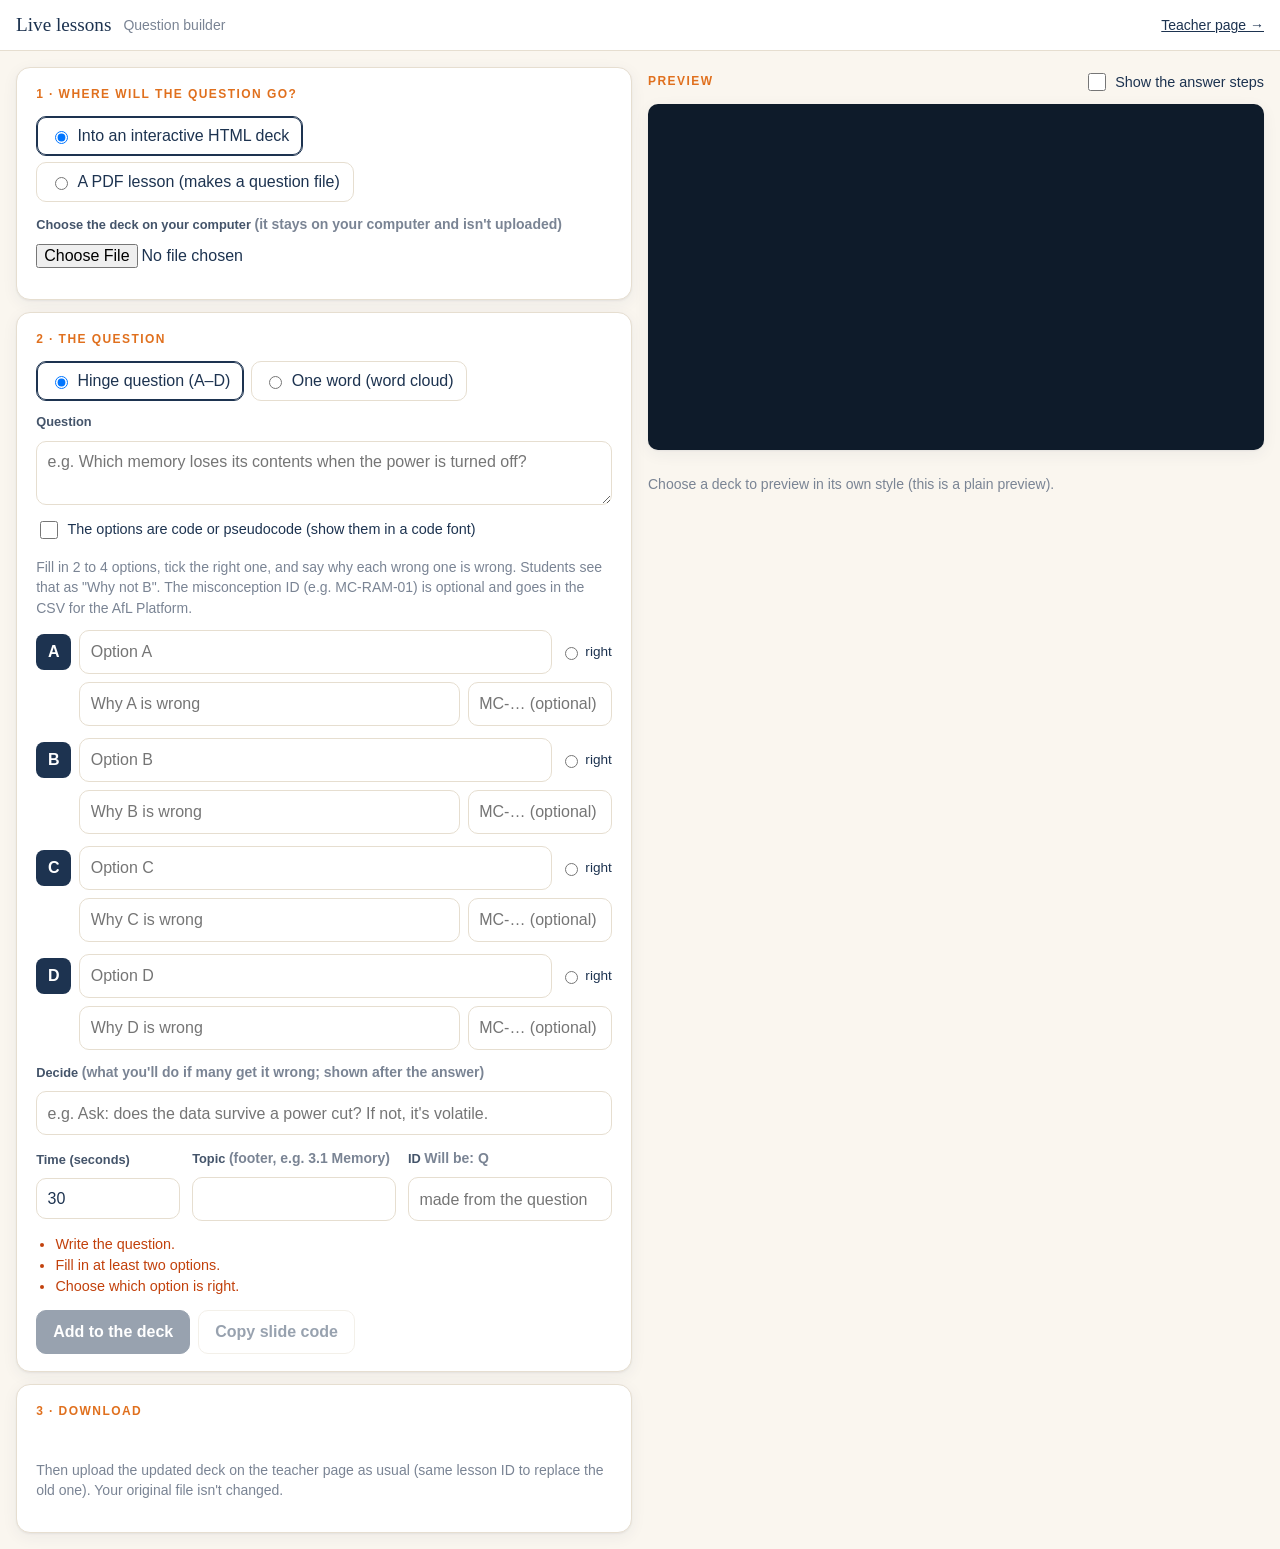
==== builder.html @ d29dd83d "Question builder: add hinge and one-word questions to a deck, or make a PDF question file builder.ht" ====
<!doctype html>
<html lang="en">
<head>
<meta charset="utf-8">
<meta name="viewport" content="width=device-width, initial-scale=1">
<title>Question Builder</title>
<link rel="stylesheet" href="app.css">
<style>
  .qb { display: grid; grid-template-columns: minmax(0, 1fr) minmax(0, 1fr); gap: 16px; align-items: start; }
  @media (max-width: 980px) { .qb { grid-template-columns: 1fr; } }
  .qb .card { display: grid; gap: .8rem; }
  .qb label.field { display: grid; gap: .3rem; }
  .qb input[type=text], .qb input[type=number], .qb textarea, .qb select { font: inherit; padding: .5rem .65rem; border: 1px solid var(--line); border-radius: 10px; background: #fff; width: 100%; box-sizing: border-box; }
  .qb textarea { min-height: 3.2em; resize: vertical; }
  .seg { display: flex; gap: .4rem; flex-wrap: wrap; }
  .seg label { display: flex; gap: .4rem; align-items: center; border: 1px solid var(--line); border-radius: 10px; padding: .45rem .8rem; cursor: pointer; background: #fff; }
  .seg label:has(input:checked) { border-color: var(--ink); box-shadow: inset 0 0 0 1px var(--ink); }
  .opt { display: grid; grid-template-columns: 2.2rem 1fr auto; gap: .5rem; align-items: center; }
  .opt .l { width: 2.2rem; height: 2.2rem; border-radius: 8px; background: var(--ink); color: #fff; display: grid; place-items: center; font-weight: 800; }
  .opt .rt { display: flex; gap: .3rem; align-items: center; font-size: .85rem; white-space: nowrap; }
  .wrong { grid-column: 2 / 4; display: grid; grid-template-columns: 1fr 9rem; gap: .5rem; }
  .preview-box { position: sticky; top: 70px; display: grid; gap: .6rem; }
  #preview { width: 100%; aspect-ratio: 16 / 9; border: 0; border-radius: 10px; background: #0e1b2a; box-shadow: var(--shadow); }
  #problems { margin: 0; padding-left: 1.2rem; color: var(--bad); font-size: .9rem; }
  body[data-mode="html"] .pdf-only, body[data-mode="pdf"] .html-only { display: none !important; }
  body[data-qtype="mcq"] .word-only, body[data-qtype="word"] .mcq-only { display: none !important; }
  .bad { color: var(--bad); }
  #added ol { margin: .3rem 0 0; padding-left: 1.3rem; display: grid; gap: .3rem; }
</style>
</head>
<body data-mode="html" data-qtype="mcq">
<header class="t-top"><a class="brand" href="teacher.html" style="text-decoration:none">Live lessons</a><span class="small muted">Question builder</span><span class="spacer"></span><a class="small" href="teacher.html">Teacher page →</a></header>
<main class="t-main">
  <div class="qb">
    <div class="stack">
      <section class="card">
        <div class="kicker">1 · Where will the question go?</div>
        <div class="seg">
          <label><input type="radio" name="mode" value="html" checked> Into an interactive HTML deck</label>
          <label><input type="radio" name="mode" value="pdf"> A PDF lesson (makes a question file)</label>
        </div>
        <div class="html-only stack">
          <label class="field"><span>Choose the deck on your computer <span class="muted small">(it stays on your computer and isn't uploaded)</span></span><input type="file" id="deckFile" accept=".html,.htm,text/html"></label>
          <p class="small" id="deckInfo"></p>
          <label class="field hidden" id="deckPick"><span>Put the question after slide</span><select id="after"></select></label>
        </div>
        <div class="pdf-only stack">
          <p class="small muted">For PowerPoint, Keynote, Google Slides or Canva lessons exported as a PDF. You'll get a question file to upload with the PDF on the teacher page.</p>
          <label class="field"><span>Put the question after slide number <span class="muted small">(0 = before slide 1)</span></span><input type="number" id="afterNum" min="0" value="1"></label>
        </div>
      </section>

      <section class="card">
        <div class="kicker">2 · The question</div>
        <div class="seg">
          <label><input type="radio" name="qtype" value="mcq" checked> Hinge question (A–D)</label>
          <label><input type="radio" name="qtype" value="word"> One word (word cloud)</label>
        </div>
        <label class="field"><span>Question</span><textarea id="prompt" placeholder="e.g. Which memory loses its contents when the power is turned off?"></textarea></label>

        <div class="mcq-only stack">
          <label class="chk small"><input type="checkbox" id="isCode"> The options are code or pseudocode (show them in a code font)</label>
          <div class="small muted">Fill in 2 to 4 options, tick the right one, and say why each wrong one is wrong. Students see that as "Why not B". The misconception ID (e.g. MC-RAM-01) is optional and goes in the CSV for the AfL Platform.</div>
          <div class="stack" id="opts"></div>
          <label class="field"><span>Decide <span class="muted small">(what you'll do if many get it wrong; shown after the answer)</span></span><input type="text" id="decide" placeholder="e.g. Ask: does the data survive a power cut? If not, it's volatile."></label>
        </div>

        <div class="word-only stack">
          <label class="field"><span>Accepted answers <span class="muted small">(separate with commas, e.g. volatile, non-permanent)</span></span><input type="text" id="accept"></label>
          <label class="field"><span>Short explanation <span class="muted small">(optional, shown with the answers)</span></span><input type="text" id="wexplain"></label>
        </div>

        <div class="row" style="gap:12px;flex-wrap:wrap">
          <label class="field" style="width:9rem"><span>Time (seconds)</span><input type="number" id="time" min="10" max="600" value="30"></label>
          <label class="field" style="flex:1;min-width:12rem"><span>Topic <span class="muted small">(footer, e.g. 3.1 Memory)</span></span><input type="text" id="topic"></label>
          <label class="field" style="flex:1;min-width:10rem"><span>ID <span class="muted small" id="qidHint"></span></span><input type="text" id="qid" placeholder="made from the question"></label>
        </div>
        <ul id="problems" class="hidden"></ul>
        <div class="row" style="flex-wrap:wrap">
          <button class="btn primary" id="addBtn" type="button">Add to the deck</button>
          <button class="btn" id="copyBtn" type="button" title="For pasting into a deck by hand">Copy slide code</button>
        </div>
      </section>

      <section class="card">
        <div class="kicker">3 · Download</div>
        <div id="added"><p class="small muted">Questions you add appear here. You can add several before downloading.</p></div>
        <button class="btn accent hidden" id="dlDeck" type="button">⬇ Download the updated deck</button>
        <button class="btn accent hidden" id="dlJson" type="button">⬇ Download the question file</button>
        <p class="small muted html-only">Then upload the updated deck on the teacher page as usual (same lesson ID to replace the old one). Your original file isn't changed.</p>
        <p class="small muted pdf-only">On the teacher page, choose the PDF and this question file together when adding the lesson.</p>
      </section>
    </div>

    <div class="preview-box">
      <div class="row"><div class="kicker">Preview</div><span class="spacer"></span><label class="chk small"><input type="checkbox" id="showAns"> Show the answer steps</label></div>
      <iframe id="preview" sandbox="allow-scripts" title="Slide preview"></iframe>
      <p class="small muted" id="previewNote"></p>
    </div>
  </div>
</main>
<script type="module">
  const L = ["A", "B", "C", "D"];
  document.getElementById("opts").innerHTML = L.map((k, i) => `<div class="opt">
    <span class="l">${k}</span><input type="text" id="o${i}" placeholder="Option ${k}">
    <label class="rt"><input type="radio" name="right" value="${k}"> right</label>
    <div class="wrong"><input type="text" id="w${i}" placeholder="Why ${k} is wrong"><input type="text" id="m${i}" placeholder="MC-… (optional)"></div>
  </div>`).join("");
  const { init } = await import("./js/builder.js");
  init();
</script>
</body>
</html>
---- app.css ----
/* Live Lessons — colours follow the Year 9 deck design (cream, navy, orange). */
:root {
  --bg: #faf6ef; --card: #ffffff; --ink: #1d3350; --ink-2: #44546a; --muted: #7a8494;
  --line: #e6ded0; --accent: #e0701e; --accent-soft: #fdf0e3; --blue-soft: #e8f0fb;
  --ok: #23824f; --ok-soft: #e3f4ea; --bad: #c2410c; --bad-soft: #fde9e1;
  --radius: 14px; --shadow: 0 1px 2px rgba(29,51,80,.06), 0 4px 16px rgba(29,51,80,.06);
  --serif: Georgia, "Source Serif 4", "Times New Roman", serif;
  --sans: -apple-system, BlinkMacSystemFont, "Segoe UI", Inter, Roboto, Helvetica, Arial, sans-serif;
  --mono: ui-monospace, "SF Mono", Menlo, Consolas, monospace;
}
* { box-sizing: border-box; }
html, body { margin: 0; background: var(--bg); color: var(--ink); font: 16px/1.45 var(--sans); -webkit-text-size-adjust: 100%; }
button, input, select, textarea { font: inherit; color: inherit; }
h1, h2, h3 { font-family: var(--serif); font-weight: 500; margin: 0 0 .4em; letter-spacing: -.01em; }
a { color: var(--ink); }
.hidden { display: none !important; }
.muted { color: var(--muted); }
.small { font-size: .875rem; }
.kicker { font-size: .75rem; letter-spacing: .12em; text-transform: uppercase; color: var(--accent); font-weight: 700; }
.row { display: flex; gap: .5rem; align-items: center; flex-wrap: wrap; }
.stack > * + * { margin-top: .75rem; }
.spacer { flex: 1; }

.btn { display: inline-flex; align-items: center; justify-content: center; gap: .4rem; min-height: 44px; padding: .55rem 1rem;
  border-radius: 10px; border: 1px solid var(--line); background: var(--card); cursor: pointer; font-weight: 600; touch-action: manipulation; }
.btn:hover { border-color: #cfc4b1; }
.btn.primary { background: var(--ink); color: #fff; border-color: var(--ink); }
.btn.accent { background: var(--accent); color: #fff; border-color: var(--accent); }
.btn.ok { background: var(--ok); color: #fff; border-color: var(--ok); }
.btn.ghost { background: transparent; }
.btn.danger { color: var(--bad); }
.btn.on { background: var(--accent-soft); border-color: var(--accent); color: var(--accent); }
.btn:disabled { opacity: .45; cursor: default; }
.btn kbd { font: 600 .7rem var(--mono); border: 1px solid currentColor; border-radius: 4px; padding: 0 .3rem; opacity: .6; }
input[type=text], input[type=search], select, textarea { width: 100%; min-height: 44px; padding: .55rem .7rem; border: 1px solid var(--line); border-radius: 10px; background: #fff; }
label.field { display: block; }
label.field > span { display: block; font-size: .8rem; font-weight: 600; color: var(--ink-2); margin-bottom: .25rem; }

.card { background: var(--card); border: 1px solid var(--line); border-radius: var(--radius); padding: 1.1rem 1.2rem; box-shadow: var(--shadow); }
.toast { position: fixed; left: 50%; bottom: 24px; transform: translateX(-50%); background: var(--ink); color: #fff; padding: .7rem 1.1rem;
  border-radius: 10px; z-index: 100; box-shadow: var(--shadow); max-width: calc(100vw - 32px); }
.pill { display: inline-flex; align-items: center; gap: .35rem; white-space: nowrap; padding: .2rem .65rem; border-radius: 999px; background: var(--blue-soft); font-size: .8rem; font-weight: 600; }
.pill.live { background: var(--ok-soft); color: var(--ok); }
.pill.live::before { content: ""; width: 8px; height: 8px; border-radius: 50%; background: currentColor; animation: pulse 1.4s infinite; }
@keyframes pulse { 50% { opacity: .3; } }

/* ---------- Sign-in / centred screens ---------- */
.center { min-height: 100vh; min-height: 100dvh; display: grid; place-items: center; padding: 24px 16px; }
.center .card { width: min(440px, 100%); text-align: center; }
.code-input { font: 700 2rem/1 var(--mono) !important; letter-spacing: .3em; text-align: center; text-transform: uppercase; }

/* ---------- Hinge question slide (projector + teacher preview) ---------- */
.stage { position: relative; width: 100%; aspect-ratio: 16 / 9; background: var(--bg); overflow: hidden; container-type: inline-size; border-radius: 6px; }
.stage > img { width: 100%; height: 100%; object-fit: contain; display: block; background: #fff; }
.hinge-slide { position: absolute; inset: 0; padding: 3.6cqw 6cqw 5cqw; display: flex; flex-direction: column; gap: 1.6cqw; }
.hs-top { display: flex; justify-content: space-between; align-items: center; font-size: 1.35cqw; letter-spacing: .14em; text-transform: uppercase; font-weight: 700; }
.hs-kicker { color: var(--accent); }
.hs-status { color: var(--muted); }
.hs-status.live { color: var(--ok); }
.hs-prompt { font-size: 3.1cqw; line-height: 1.2; margin: 0; color: var(--ink); }
.hs-code { font: 600 2.6cqw/1.35 var(--mono); letter-spacing: .06em; background: var(--blue-soft); border-radius: 1cqw; padding: 1.2cqw 2cqw; align-self: flex-start; white-space: pre-wrap; }
.hs-options { display: grid; grid-template-columns: 1fr 1fr; gap: 1.5cqw; flex: 1; align-content: start; }
.hs-opt { position: relative; overflow: hidden; display: flex; align-items: center; gap: 1.6cqw; background: #fff; border: .2cqw solid var(--line);
  border-radius: 1.2cqw; padding: 1.2cqw 2cqw; font-size: 1.9cqw; min-height: 6.4cqw; transition: opacity .3s, border-color .3s; }
.hs-letter { flex: none; width: 4.4cqw; height: 4.4cqw; border-radius: 50%; display: grid; place-items: center; background: var(--ink); color: #fff; font-weight: 700; font-size: 2cqw; position: relative; z-index: 1; }
.hs-text { position: relative; z-index: 1; flex: 1; }
.hs-bar { position: absolute; left: 0; top: 0; bottom: 0; width: var(--w); background: var(--accent-soft); transition: width .4s ease; }
.hs-count { position: relative; z-index: 1; font-weight: 700; font-size: 1.8cqw; color: var(--accent); white-space: nowrap; }
.is-reveal .hs-opt.correct { border-color: var(--ok); background: var(--ok-soft); }
.is-reveal .hs-opt.correct .hs-letter { background: var(--ok); }
.is-reveal .hs-opt.correct .hs-bar { background: #cdebd9; }
.is-reveal .hs-opt.dim { opacity: .45; }

/* ---------- Projector ---------- */
body.present { background: #111; overflow: hidden; }
.present-wrap { position: fixed; inset: 0; display: grid; place-items: center; }
.present-wrap .stage { width: min(100vw, calc(100vh * 16 / 9)); border-radius: 0; }
.join-overlay { position: absolute; inset: 0; background: var(--bg); display: grid; grid-template-columns: auto 1fr; gap: 5cqw; align-items: center; padding: 6cqw 8cqw; z-index: 5; }
.join-overlay .qr svg { width: 30cqw; height: 30cqw; display: block; border-radius: 1cqw; }
.join-overlay h2 { font-size: 3.4cqw; margin-bottom: 1.2cqw; }
.join-overlay .url { font: 600 2.3cqw var(--mono); color: var(--ink-2); word-break: break-all; }
.join-overlay .big-code { font: 700 9cqw/1 var(--mono); letter-spacing: .12em; color: var(--accent); margin: 1.5cqw 0; }
.join-overlay .joined { font-size: 2.2cqw; color: var(--muted); }
.corner-badge { position: absolute; right: 1.4cqw; bottom: 1.2cqw; z-index: 4; background: rgba(29,51,80,.88); color: #fff; font-size: 1.3cqw; font-weight: 700; padding: .5cqw 1.1cqw; border-radius: 99px; }
.corner-code { position: absolute; left: 1.4cqw; bottom: 1.2cqw; z-index: 4; background: rgba(255,255,255,.9); color: var(--ink); font: 700 1.2cqw var(--mono); padding: .45cqw 1cqw; border-radius: 99px; letter-spacing: .1em; }
.hud { position: fixed; left: 50%; bottom: 14px; transform: translateX(-50%); display: flex; gap: 6px; background: rgba(17,17,17,.82); padding: 6px; border-radius: 12px; z-index: 20; transition: opacity .3s; }
.hud .btn { min-height: 38px; padding: .35rem .7rem; background: transparent; color: #fff; border-color: rgba(255,255,255,.25); font-size: .85rem; }
.hud .btn.on { background: var(--accent); border-color: var(--accent); color: #fff; }
.hud.idle { opacity: 0; pointer-events: none; }
.present-msg { color: #ddd; text-align: center; padding: 24px; font-size: 1.2rem; }

/* ---------- Student ---------- */
.s-top { position: sticky; top: 0; z-index: 5; display: flex; align-items: center; gap: .6rem; padding: .6rem 16px; background: rgba(250,246,239,.94); backdrop-filter: blur(6px); border-bottom: 1px solid var(--line); }
.s-top .title { font-weight: 700; font-size: .95rem; white-space: nowrap; overflow: hidden; text-overflow: ellipsis; }
.s-main { max-width: 900px; margin: 0 auto; padding: 16px; }
.s-slide { width: 100%; border-radius: 10px; border: 1px solid var(--line); background: #fff; display: block; box-shadow: var(--shadow); }
/* slides: as big as the screen allows (header ~52px, footer line ~36px), centred */
.s-main.wide { max-width: none; padding: 8px 12px; position: relative; }
.s-main.wide #deckHost, .s-main.wide .s-slide { width: min(100%, calc((100dvh - 110px) * 16 / 9)); margin: 0 auto; }
.s-main.wide #deckHost { position: relative; }
.fs-btn { position: absolute; right: 8px; top: 8px; z-index: 3; width: 40px; height: 40px; border-radius: 10px; border: 0; background: rgba(17,17,17,.55); color: #fff; font-size: 1.2rem; cursor: pointer; }
.s-main:fullscreen { background: #0e1b2a; display: flex; flex-direction: column; justify-content: center; padding: 0; }
.s-main:fullscreen #main, .s-main:fullscreen #below { display: none; }
.s-main:fullscreen #deckHost, .s-main:fullscreen .s-slide { width: min(100vw, calc(100vh * 16 / 9)); margin: 0 auto; }
.s-main:fullscreen .deckframe, .s-main:fullscreen .s-slide { border-radius: 0; border: 0; }
.s-main:fullscreen #main:has(.s-slide) { display: block; }
/* phone on its side: slimmer header, no footer line, so the slide gets the height */
@media (orientation: landscape) and (max-height: 500px) {
  .s-top { padding: .25rem 12px; }
  .s-main.wide { padding: 4px 8px; }
  .s-main.wide #deckHost, .s-main.wide .s-slide { width: min(100%, calc((100dvh - 50px) * 16 / 9)); }
  .s-main.wide #below { display: none; }
}
.s-q h1 { font-size: 1.45rem; line-height: 1.25; }
.s-q .code { font: 600 1.1rem/1.4 var(--mono); letter-spacing: .04em; max-width: 100%; overflow-x: auto; background: var(--blue-soft); border-radius: 10px; padding: .6rem .9rem; display: inline-block; white-space: pre-wrap; }
.s-opts { display: grid; gap: .6rem; margin-top: 1rem; }
.s-opt { display: flex; align-items: center; gap: .8rem; width: 100%; text-align: left; min-height: 60px; padding: .7rem .9rem; border: 2px solid var(--line); border-radius: 12px; background: #fff; cursor: pointer; touch-action: manipulation; font-size: 1.05rem; }
.s-opt .l { flex: none; width: 36px; height: 36px; border-radius: 50%; display: grid; place-items: center; background: var(--ink); color: #fff; font-weight: 700; }
.s-opt.sel { border-color: var(--accent); background: var(--accent-soft); }
.s-opt.sel .l { background: var(--accent); }
.s-opt.correct { border-color: var(--ok); background: var(--ok-soft); }
.s-opt.correct .l { background: var(--ok); }
.s-opt.wrong { border-color: var(--bad); background: var(--bad-soft); }
.s-opt:disabled { cursor: default; }
.conf { display: grid; grid-template-columns: repeat(4, 1fr); gap: .4rem; }
.conf button { min-height: 52px; border: 2px solid var(--line); border-radius: 10px; background: #fff; font-size: .85rem; font-weight: 600; cursor: pointer; padding: .3rem; line-height: 1.15; }
.conf button.sel { border-color: var(--accent); background: var(--accent-soft); color: var(--accent); }
.banner { border-radius: 12px; padding: .8rem 1rem; font-weight: 600; }
.banner.info { background: var(--blue-soft); }
.banner.ok { background: var(--ok-soft); color: var(--ok); }
.banner.bad { background: var(--bad-soft); color: var(--bad); }

/* ---------- Teacher ---------- */
.t-top { display: flex; align-items: center; gap: .75rem; padding: .7rem 16px; border-bottom: 1px solid var(--line); background: var(--card); position: sticky; top: 0; z-index: 10; flex-wrap: wrap; }
.t-top .brand { font-family: var(--serif); font-size: 1.2rem; }
.t-main { max-width: 1280px; margin: 0 auto; padding: 16px; }
.t-grid { display: grid; grid-template-columns: minmax(0, 1fr) 380px; gap: 16px; align-items: start; }
@media (max-width: 960px) { .t-grid { grid-template-columns: 1fr; } }
.t-home { display: grid; grid-template-columns: repeat(auto-fit, minmax(320px, 1fr)); gap: 16px; align-items: start; }
.code-big { font: 700 2.4rem/1 var(--mono); letter-spacing: .12em; color: var(--accent); }
.strip { display: flex; gap: 8px; overflow-x: auto; padding: 4px 2px 10px; scroll-snap-type: x proximity; }
.strip button { flex: none; width: 120px; aspect-ratio: 16/9; border: 2px solid var(--line); border-radius: 6px; padding: 0; overflow: hidden; background: #fff; cursor: pointer; position: relative; scroll-snap-align: center; }
.strip button img { width: 100%; height: 100%; object-fit: cover; display: block; }
.strip button.cur { border-color: var(--accent); box-shadow: 0 0 0 2px var(--accent); }
.strip button .n { position: absolute; left: 4px; top: 3px; font: 700 .7rem var(--sans); background: rgba(255,255,255,.9); border-radius: 4px; padding: 0 4px; }
.strip button.h { background: var(--accent-soft); display: grid; place-items: center; font-weight: 700; color: var(--accent); font-size: .85rem; }
.bars { display: grid; gap: .45rem; }
.bar { display: grid; grid-template-columns: 28px 1fr 84px; gap: .5rem; align-items: center; }
.bar .l { width: 28px; height: 28px; border-radius: 50%; background: var(--ink); color: #fff; display: grid; place-items: center; font-weight: 700; font-size: .85rem; }
.bar.correct .l { background: var(--ok); }
.bar .track { height: 26px; background: #f2ede4; border-radius: 6px; overflow: hidden; position: relative; }
.bar .fill { position: absolute; inset: 0 auto 0 0; background: var(--accent); border-radius: 6px; transition: width .35s; }
.bar.correct .fill { background: var(--ok); }
.bar .num { font-weight: 700; text-align: right; font-variant-numeric: tabular-nums; }
.bar .mc { grid-column: 2 / 4; font-size: .75rem; color: var(--muted); margin-top: -.3rem; }
.names { display: flex; flex-wrap: wrap; gap: .3rem; }
.names span { background: #f2ede4; border-radius: 6px; padding: .1rem .5rem; font-size: .82rem; }
.list { border-top: 1px solid var(--line); }
.list > div { display: flex; gap: .6rem; align-items: center; padding: .6rem 0; border-bottom: 1px solid var(--line); flex-wrap: wrap; }
.progress { height: 8px; background: #f2ede4; border-radius: 99px; overflow: hidden; }
.progress > div { height: 100%; background: var(--accent); width: 0; transition: width .2s; }
.note { background: var(--accent-soft); border-radius: 10px; padding: .6rem .8rem; font-size: .88rem; }
pre.rules { background: #1d2433; color: #e6edf3; padding: 1rem; border-radius: 10px; overflow: auto; font: .78rem/1.5 var(--mono); max-height: 420px; }

/* binary / code-like options line up in a fixed-width font */
.hs-text.mono, .s-opt .mono { font-family: var(--mono); letter-spacing: .12em; font-weight: 600; }

/* interactive HTML decks */
.fill { position: absolute; inset: 0; }
.fill > img { width: 100%; height: 100%; object-fit: contain; display: block; background: #fff; }
.deckframe { display: block; width: 100%; aspect-ratio: 16 / 9; border: 0; border-radius: 10px; background: #0e1b2a; box-shadow: var(--shadow); }
.fill > .deckframe, .stage .deckframe { position: absolute; inset: 0; width: 100%; height: 100%; aspect-ratio: auto; border-radius: 0; box-shadow: none; }
.strip button.t { display: flex; flex-direction: column; justify-content: center; align-items: flex-start; gap: 2px; padding: 16px 6px 4px; text-align: left; font: 600 .68rem/1.2 var(--sans); color: var(--ink-2); background: #fffdf9; }
.strip button.t .tt { display: -webkit-box; -webkit-line-clamp: 3; -webkit-box-orient: vertical; overflow: hidden; }
.strip button.t .bld { font-weight: 500; color: var(--muted); font-size: .62rem; }
.corner-code { transition: opacity .3s; }
body.present .corner-code:not(.always) { opacity: 0; }
body.present.hud-awake .corner-code { opacity: 1; }

/* ---------- questions on students' devices ---------- */
.s-item { background: var(--card); border: 1px solid var(--line); border-radius: 14px; padding: .9rem 1rem; box-shadow: var(--shadow); }
.s-item + .s-item { margin-top: .7rem; }
.s-prompt { font-size: 1.12rem; font-weight: 600; line-height: 1.35; display: flex; gap: .6rem; align-items: baseline; }
.s-prompt.mono, td.mono { font-family: var(--mono); }
.card-l { flex: none; font: 700 .8rem var(--sans); color: var(--muted); background: #f2ede4; border-radius: 6px; padding: .15rem .45rem; }
.s-item .code { margin-top: .5rem; }
.s-opts.compact { grid-template-columns: repeat(auto-fit, minmax(130px, 1fr)); gap: .45rem; margin-top: .7rem; }
.s-opts.compact .s-opt { min-height: 48px; padding: .45rem .6rem; font-size: .95rem; }
.s-opts.compact .s-opt .l { width: 28px; height: 28px; font-size: .9rem; }
.fb { margin-top: .6rem; font-weight: 600; font-size: .92rem; }
.fb > span { display: block; font-weight: 400; color: var(--ink-2); margin-top: .15rem; }
.fb.ok { color: var(--ok); } .fb.bad { color: var(--bad); } .fb.muted { color: var(--muted); font-weight: 500; }
.wform { display: flex; gap: .5rem; margin-top: .7rem; }
.wform input { font-size: 1.2rem; font-weight: 600; }
.notes-pill { cursor: pointer; border: 0; font-family: inherit; }
.notes-pill.on { background: var(--ink); color: #fff; }
.notes-dock { position: fixed; left: 0; right: 0; bottom: 0; z-index: 30; pointer-events: none; }
.notes-dock.open { pointer-events: auto; }
.notes-sheet { max-width: 720px; margin: 0 auto; background: var(--card, #fff); border: 1px solid var(--line); border-bottom: 0; border-radius: 14px 14px 0 0; box-shadow: 0 -8px 30px rgba(0,0,0,.15); padding: 10px 14px calc(10px + env(safe-area-inset-bottom)); display: grid; gap: 8px; }
.notes-sheet textarea, .notes-copy { width: 100%; box-sizing: border-box; min-height: 30vh; max-height: 45vh; resize: vertical; font: 1rem/1.45 var(--sans, sans-serif); padding: .6rem .7rem; border: 1px solid var(--line); border-radius: 10px; }
.notes-copy { min-height: 120px; text-align: left; }
body:has(.notes-dock.open) .s-main { padding-bottom: 46vh; }
.away-board { position: absolute; left: 1.4cqw; top: 1.2cqw; z-index: 6; background: rgba(217,106,32,.95); color: #fff; font: 700 1.5cqw var(--sans); padding: .6cqw 1.3cqw; border-radius: 99px; box-shadow: 0 .4cqw 1.4cqw rgba(0,0,0,.25); }
.away-nudge { position: fixed; left: 50%; top: 70px; transform: translateX(-50%); z-index: 40; width: min(92vw, 420px); box-sizing: border-box; background: #FFF6E8; color: #8a4310; border: 2px solid #D96A20; border-radius: 14px; padding: .8rem 1rem; display: grid; gap: .3rem; box-shadow: 0 10px 30px rgba(0,0,0,.18); }
.away-nudge .btn { justify-self: end; }
.away-pill { background: #FFF6E8; color: #D96A20; }
.away-list { display: grid; gap: .25rem; font-size: .88rem; }
.away-list > div { display: flex; align-items: center; gap: .45rem; }
.away-list .dot { width: .6rem; height: .6rem; border-radius: 50%; background: #cfc4b1; flex: none; }
.away-list .out .dot { background: #D96A20; box-shadow: 0 0 0 3px rgba(217,106,32,.2); }
.away-list .out b { color: #D96A20; }
.notes-earlier summary { cursor: pointer; color: var(--ink-2); }
.notes-item { display: grid; gap: .1rem; width: 100%; text-align: left; background: #f6f1e8; border: 0; border-radius: 8px; padding: .4rem .6rem; margin-top: .35rem; cursor: pointer; font: inherit; font-size: .88rem; }
.notes-item span { color: var(--ink-2); }
.timer-pill { background: var(--accent-soft); color: var(--accent); font-variant-numeric: tabular-nums; }
.timer-pill.warn { background: var(--bad); color: #fff; }
.pill.score { background: #fff4cc; color: #8a6200; }
.selfnav { position: sticky; bottom: 0; background: rgba(250,246,239,.95); padding: .7rem 0; margin-top: .8rem; border-top: 1px solid var(--line); }
#deckHost { margin: .2rem 0 .8rem; }

/* ---------- word cloud ---------- */
.cloud { display: flex; flex-wrap: wrap; justify-content: center; align-items: center; gap: .3rem .9rem; padding: 1rem .5rem; line-height: 1.15; text-align: center; }
.cloud.empty { color: var(--muted); font-style: italic; }
.cw { font-size: calc(1rem * var(--s)); color: var(--ink-2); font-weight: 500; transition: font-size .3s; }
.cw sup { font-size: .5em; color: var(--muted); margin-left: .1em; }
.cw.multi { font-weight: 700; color: var(--ink); }
.cw.top { font-weight: 800; color: var(--accent); background: var(--accent-soft); border-radius: .3em; padding: 0 .25em; }
.cw.ok { text-decoration: underline; text-decoration-color: var(--ok); text-decoration-thickness: .12em; text-underline-offset: .15em; }
.cw.mine { outline: 2px dashed var(--ink); outline-offset: 2px; border-radius: .2em; }
.hinge-slide .cloud { font-size: 2.2cqw; flex: 1; }
.cloud-overlay { position: absolute; left: 6%; right: 6%; bottom: 8%; top: 38%; background: rgba(255,255,255,.96); border-radius: 1.5cqw; box-shadow: 0 1cqw 4cqw rgba(0,0,0,.18); display: flex; align-items: center; justify-content: center; font-size: 2.3cqw; padding: 1cqw; overflow: hidden; }
.cloud-mod { display: flex; flex-wrap: wrap; gap: .35rem; }
.wtag { border: 1px solid var(--line); background: #fff; border-radius: 999px; padding: .25rem .65rem; cursor: pointer; font-size: .85rem; }
.wtag b { color: var(--accent); margin-left: .2rem; }
.wtag.off { text-decoration: line-through; opacity: .45; }

/* ---------- leaderboard ---------- */
.board { list-style: none; margin: 0; padding: 0; display: grid; gap: .35rem; }
.board li { display: grid; grid-template-columns: 2rem 1fr auto; align-items: center; gap: .6rem; background: #fff; border: 1px solid var(--line); border-radius: 10px; padding: .45rem .7rem; }
.board .rk { font-weight: 800; color: var(--muted); text-align: center; }
.board .pt { font-weight: 800; font-variant-numeric: tabular-nums; }
.board .p1 { background: #fff4cc; border-color: #f0d36b; } .board .p2 { background: #f1f3f6; } .board .p3 { background: #fbebdc; }
.board.empty { color: var(--muted); }
.board-overlay { position: absolute; inset: 0; background: var(--bg); padding: 4cqw 18cqw; z-index: 6; font-size: 2.1cqw; overflow: hidden; }
.board-overlay h2 { font-size: 4cqw; margin-bottom: 2cqw; }
.board-overlay .board li { padding: .8cqw 1.4cqw; border-radius: 1cqw; }

/* ---------- projector overlays on deck slides ---------- */
.q-status { position: absolute; top: 1.2cqw; right: 1.4cqw; z-index: 4; background: rgba(22,50,79,.92); color: #fff; font: 700 1.35cqw var(--sans); padding: .6cqw 1.2cqw; border-radius: 99px; display: flex; gap: .4cqw; }
.q-status.live { background: rgba(28,122,85,.95); }
.q-status #pclock.warn { color: #ffd2c2; }
.deck-clock { position: absolute; z-index: 4; display: flex; align-items: center; justify-content: center; box-sizing: border-box; background: #16324F; color: #fff; border-radius: 99px; font-family: var(--mono); font-weight: 700; font-variant-numeric: tabular-nums; line-height: 1; }
.deck-clock.warn { background: #B4372B; }
.res-panel { position: absolute; right: 2cqw; bottom: 5cqw; width: 38cqw; background: rgba(255,255,255,.97); border-radius: 1.2cqw; box-shadow: 0 1cqw 4cqw rgba(0,0,0,.2); padding: 1.2cqw 1.6cqw; font-size: 1.25cqw; z-index: 4; }
.res-panel .rr { display: grid; grid-template-columns: 1.6cqw 1fr 10cqw 3.5cqw; gap: .8cqw; align-items: center; padding: .25cqw 0; }
.res-panel .rt { white-space: nowrap; overflow: hidden; text-overflow: ellipsis; }
.res-panel .rb { height: 1cqw; background: #f2ede4; border-radius: 99px; overflow: hidden; }
.res-panel .rb i { display: block; height: 100%; background: var(--ok); }

/* ---------- teacher ---------- */
.opts { display: grid; gap: .5rem; background: #fbf8f2; border: 1px solid var(--line); border-radius: 10px; padding: .7rem .8rem; }
.opts label > span { display: block; font-size: .8rem; font-weight: 600; color: var(--ink-2); margin-bottom: .2rem; }
.chk { display: inline-flex; align-items: center; gap: .4rem; font-size: .9rem; cursor: pointer; }
.chk input { width: 18px; height: 18px; }
table.cards { width: 100%; border-collapse: collapse; font-size: .88rem; }
table.cards th { text-align: left; font-size: .72rem; text-transform: uppercase; letter-spacing: .06em; color: var(--muted); padding: .3rem .4rem; border-bottom: 1px solid var(--line); }
table.cards td { padding: .4rem; border-bottom: 1px solid #f0ebe1; vertical-align: middle; }
.pctb { display: inline-block; min-width: 3.2rem; text-align: center; font-weight: 700; border-radius: 6px; padding: .1rem .35rem; background: #f2ede4; }
.pctb.ok { background: var(--ok-soft); color: var(--ok); } .pctb.mid { background: var(--accent-soft); color: var(--accent); } .pctb.bad { background: var(--bad-soft); color: var(--bad); }
.strip button .qb { position: absolute; right: 4px; bottom: 3px; font: 700 .62rem var(--sans); background: var(--accent); color: #fff; border-radius: 4px; padding: 1px 5px; }
.board-overlay .board { grid-template-columns: 1fr 1fr; grid-auto-flow: column; grid-template-rows: repeat(5, auto); column-gap: 2cqw; row-gap: 1cqw; }
.board-overlay .board li { padding: 1cqw 1.6cqw; font-size: 2.2cqw; grid-template-columns: 3.4cqw 1fr auto; }

/* ---------- "Student view" mirror on the projector ---------- */
.dev-view { position: absolute; right: 1.4cqw; bottom: 1.4cqw; width: 17cqw; z-index: 8; background: #1d2433; border-radius: 2.2cqw; padding: 1.6cqw .7cqw .8cqw; box-shadow: 0 1.2cqw 4cqw rgba(0,0,0,.35); }
.dev-label { position: absolute; top: .35cqw; left: 0; right: 0; text-align: center; color: #c8d1dd; font: 700 .9cqw var(--sans); letter-spacing: .1em; text-transform: uppercase; }
.dev-screen { position: relative; width: 100%; aspect-ratio: 390 / 760; overflow: hidden; border-radius: 1.2cqw; background: var(--bg); }
.dev-screen iframe { position: absolute; left: 0; top: 0; width: 390px; height: 760px; border: 0; transform-origin: 0 0; pointer-events: none; }
body.preview .s-opt, body.preview .conf button { cursor: default; }

/* ---------- touch screens (classroom touch TV) ---------- */
@media (pointer: coarse) {
  .hud { gap: 10px; padding: 10px; bottom: 18px; }
  .hud .btn { min-height: 58px; padding: .5rem 1.1rem; font-size: 1.05rem; }
}
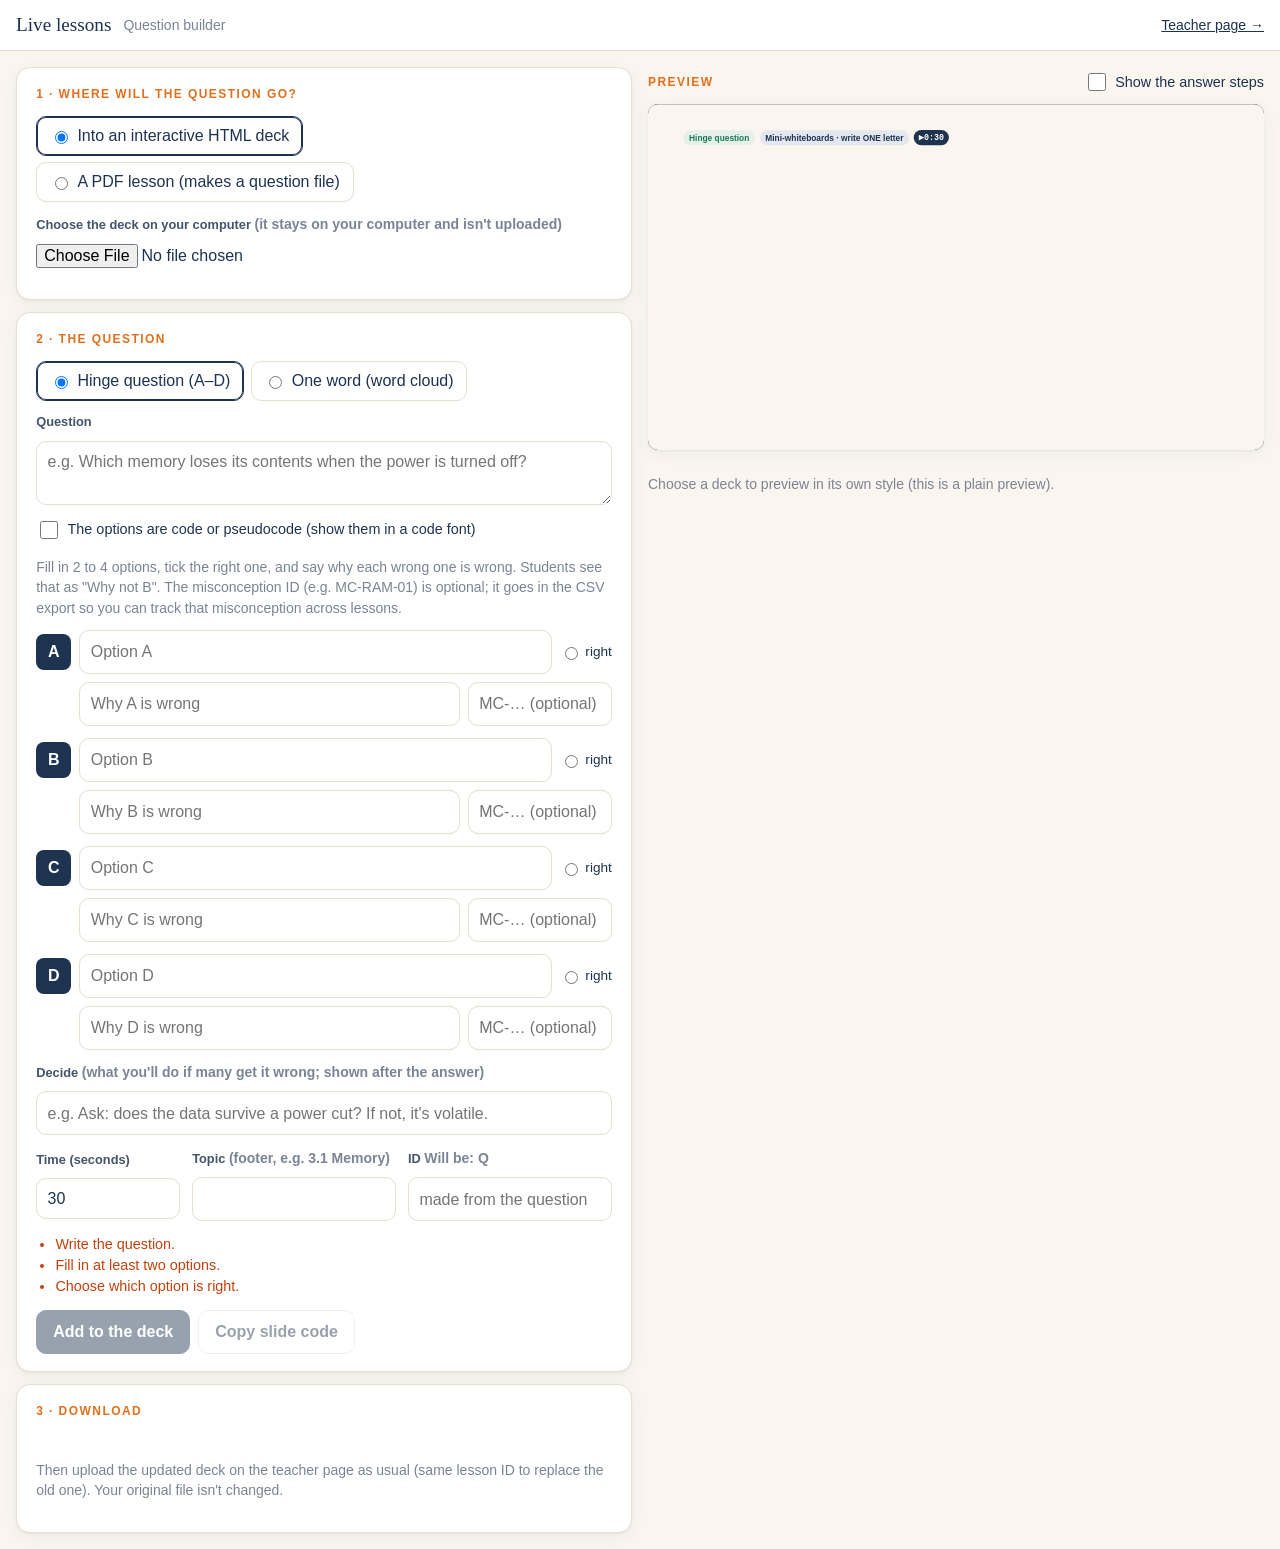
==== commit bac68cf9: "Builder help text no longer mentions the AfL Platform; tidier 'left the page' list - Builder: miscon" ====
--- a/builder.html
+++ b/builder.html
@@ -60,7 +60,7 @@
 
         <div class="mcq-only stack">
           <label class="chk small"><input type="checkbox" id="isCode"> The options are code or pseudocode (show them in a code font)</label>
-          <div class="small muted">Fill in 2 to 4 options, tick the right one, and say why each wrong one is wrong. Students see that as "Why not B". The misconception ID (e.g. MC-RAM-01) is optional and goes in the CSV for the AfL Platform.</div>
+          <div class="small muted">Fill in 2 to 4 options, tick the right one, and say why each wrong one is wrong. Students see that as "Why not B". The misconception ID (e.g. MC-RAM-01) is optional; it goes in the CSV export so you can track that misconception across lessons.</div>
           <div class="stack" id="opts"></div>
           <label class="field"><span>Decide <span class="muted small">(what you'll do if many get it wrong; shown after the answer)</span></span><input type="text" id="decide" placeholder="e.g. Ask: does the data survive a power cut? If not, it's volatile."></label>
         </div>
--- a/app.css
+++ b/app.css
@@ -205,7 +205,9 @@
 .away-nudge .btn { justify-self: end; }
 .away-pill { background: #FFF6E8; color: #D96A20; }
 .away-list { display: grid; gap: .25rem; font-size: .88rem; }
-.away-list > div { display: flex; align-items: center; gap: .45rem; }
+.away-list > div { display: grid; grid-template-columns: .6rem 1fr; column-gap: .55rem; align-items: start; }
+.away-list .dot { margin-top: .4rem; }
+.away-list .now { color: #D96A20; font-weight: 600; }
 .away-list .dot { width: .6rem; height: .6rem; border-radius: 50%; background: #cfc4b1; flex: none; }
 .away-list .out .dot { background: #D96A20; box-shadow: 0 0 0 3px rgba(217,106,32,.2); }
 .away-list .out b { color: #D96A20; }
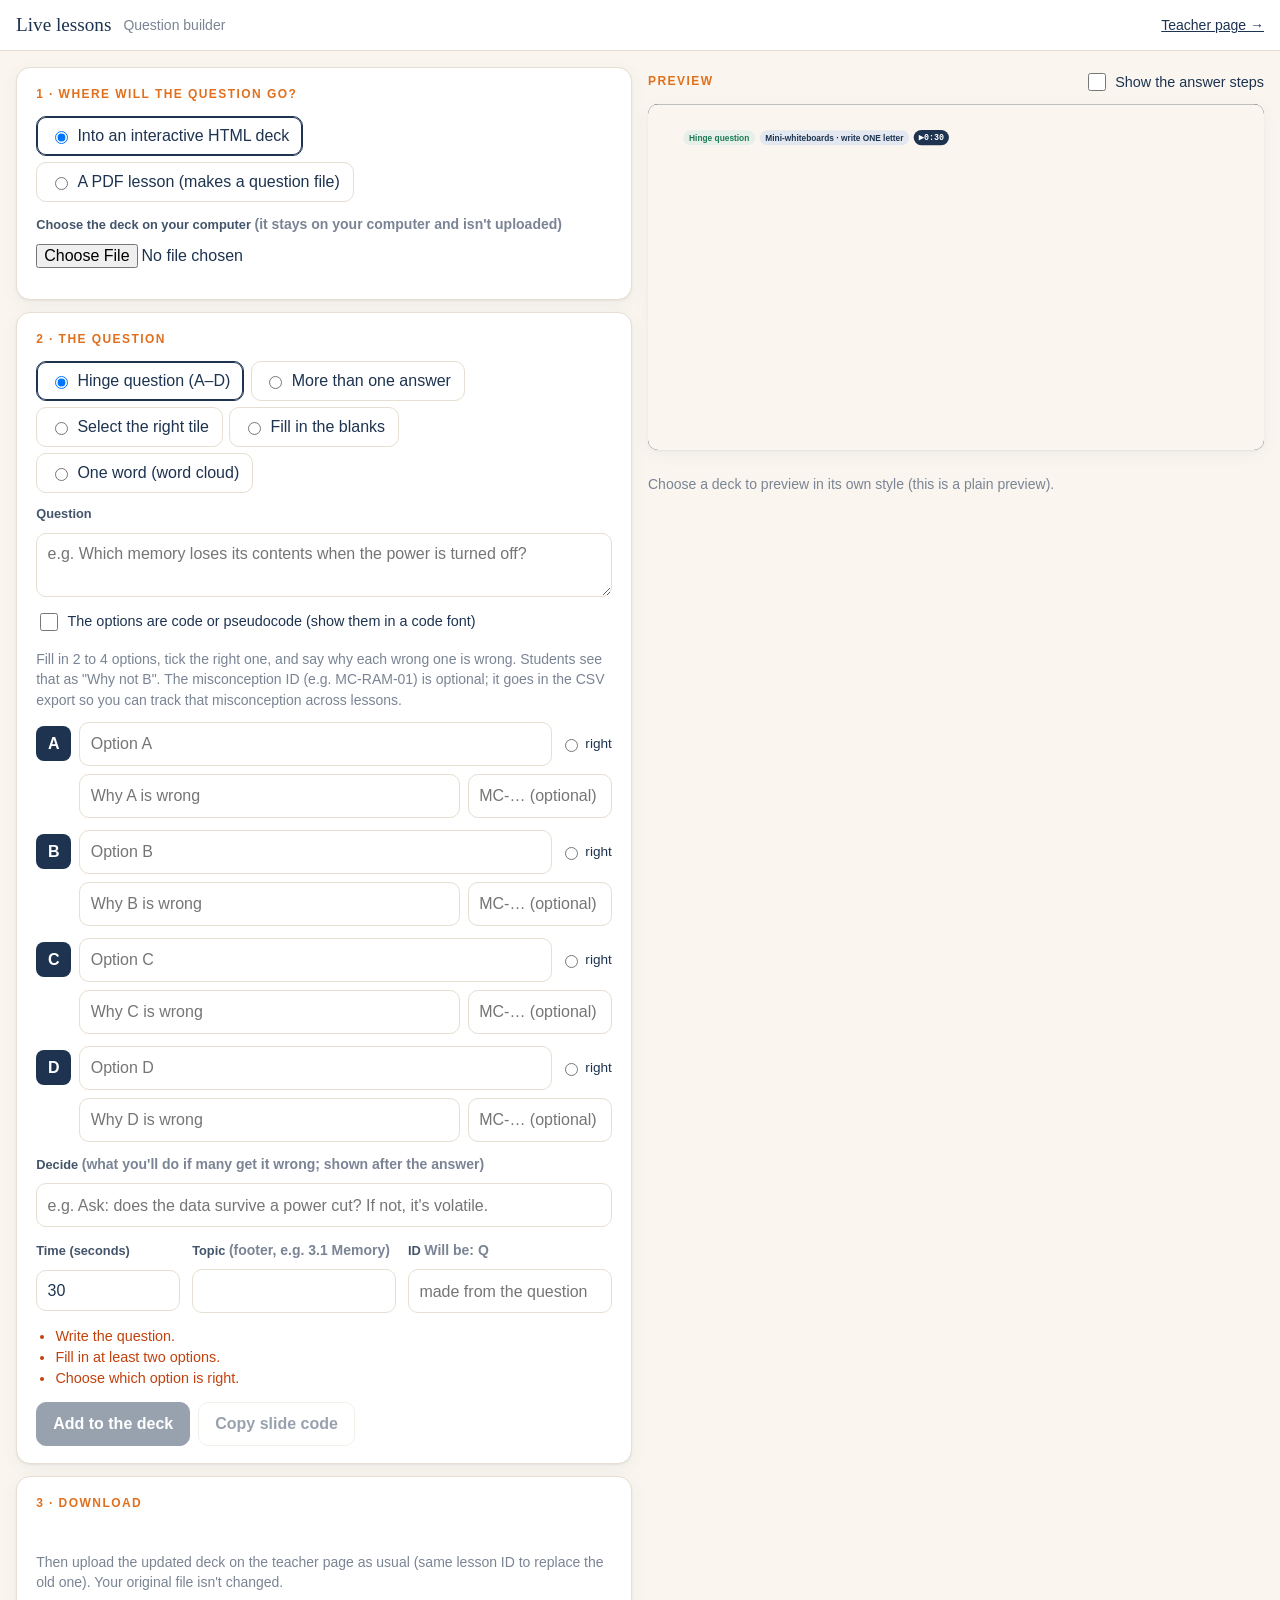
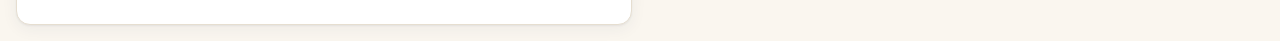
==== commit 91304a6a: "New question types (more than one answer, select the right tile, fill in the blanks); projector join" ====
--- a/builder.html
+++ b/builder.html
@@ -23,7 +23,16 @@
   #preview { width: 100%; aspect-ratio: 16 / 9; border: 0; border-radius: 10px; background: #0e1b2a; box-shadow: var(--shadow); }
   #problems { margin: 0; padding-left: 1.2rem; color: var(--bad); font-size: .9rem; }
   body[data-mode="html"] .pdf-only, body[data-mode="pdf"] .html-only { display: none !important; }
-  body[data-qtype="mcq"] .word-only, body[data-qtype="word"] .mcq-only { display: none !important; }
+  /* each question type shows only its own fields */
+  body:not([data-qtype="mcq"]):not([data-qtype="multi"]) .mcq-only,
+  body:not([data-qtype="word"]) .word-only, body:not([data-qtype="tile"]) .tile-only, body:not([data-qtype="fill"]) .fill-only,
+  body[data-qtype="mcq"] .multi-only, body:not([data-qtype="mcq"]) .single-only, body:not([data-qtype="multi"]) .multi-only,
+  body:not([data-qtype="fill"]) .not-fill-hint, body[data-qtype="fill"] .prompt-plain { display: none !important; }
+  body[data-qtype="mcq"] .opt.extra { display: none !important; }
+  .tiles-in { display: grid; grid-template-columns: repeat(3, minmax(0, 1fr)); gap: .5rem; }
+  .tiles-in .tl { display: grid; gap: .25rem; border: 1px solid var(--line); border-radius: 10px; padding: .45rem; background: #fff; }
+  .tiles-in .tl span { font-size: .8rem; font-weight: 700; color: var(--muted); display: flex; justify-content: space-between; }
+  @media (max-width: 600px) { .tiles-in { grid-template-columns: repeat(2, minmax(0, 1fr)); } }
   .bad { color: var(--bad); }
   #added ol { margin: .3rem 0 0; padding-left: 1.3rem; display: grid; gap: .3rem; }
 </style>
@@ -54,15 +63,30 @@
         <div class="kicker">2 · The question</div>
         <div class="seg">
           <label><input type="radio" name="qtype" value="mcq" checked> Hinge question (A–D)</label>
+          <label><input type="radio" name="qtype" value="multi"> More than one answer</label>
+          <label><input type="radio" name="qtype" value="tile"> Select the right tile</label>
+          <label><input type="radio" name="qtype" value="fill"> Fill in the blanks</label>
           <label><input type="radio" name="qtype" value="word"> One word (word cloud)</label>
         </div>
-        <label class="field"><span>Question</span><textarea id="prompt" placeholder="e.g. Which memory loses its contents when the power is turned off?"></textarea></label>
+        <label class="field"><span><span class="prompt-plain">Question</span><span class="fill-only">The sentence <span class="muted small">— put each answer in [square brackets]; other accepted answers after a | e.g. [sensor|sensors]</span></span></span><textarea id="prompt" placeholder="e.g. Which memory loses its contents when the power is turned off?"></textarea></label>
+        <p class="small muted fill-only" id="fillInfo"></p>
 
         <div class="mcq-only stack">
           <label class="chk small"><input type="checkbox" id="isCode"> The options are code or pseudocode (show them in a code font)</label>
-          <div class="small muted">Fill in 2 to 4 options, tick the right one, and say why each wrong one is wrong. Students see that as "Why not B". The misconception ID (e.g. MC-RAM-01) is optional; it goes in the CSV export so you can track that misconception across lessons.</div>
+          <div class="small muted single-only">Fill in 2 to 4 options, tick the right one, and say why each wrong one is wrong. Students see that as "Why not B". The misconception ID (e.g. MC-RAM-01) is optional; it goes in the CSV export so you can track that misconception across lessons.</div>
+          <div class="small muted multi-only">Fill in 3 to 6 options and tick <b>every</b> right one. Students must tick exactly those to score. Saying why a wrong option is wrong is optional (students who tick it see it as "Why not B").</div>
           <div class="stack" id="opts"></div>
           <label class="field"><span>Decide <span class="muted small">(what you'll do if many get it wrong; shown after the answer)</span></span><input type="text" id="decide" placeholder="e.g. Ask: does the data survive a power cut? If not, it's volatile."></label>
+        </div>
+
+        <div class="tile-only stack">
+          <div class="small muted">Fill in 3 to 9 short tiles (a word, number or symbol each) and choose the right one. Students tap one tile.</div>
+          <div class="tiles-in" id="tiles"></div>
+          <label class="field"><span>Short explanation <span class="muted small">(optional, shown with the answer)</span></span><input type="text" id="texplain"></label>
+        </div>
+
+        <div class="fill-only stack">
+          <label class="field"><span>Short explanation <span class="muted small">(optional, shown with the answers)</span></span><input type="text" id="fexplain"></label>
         </div>
 
         <div class="word-only stack">
@@ -100,12 +124,14 @@
   </div>
 </main>
 <script type="module">
-  const L = ["A", "B", "C", "D"];
-  document.getElementById("opts").innerHTML = L.map((k, i) => `<div class="opt">
+  const L = ["A", "B", "C", "D", "E", "F"];
+  document.getElementById("opts").innerHTML = L.map((k, i) => `<div class="opt ${i > 3 ? "extra" : ""}">
     <span class="l">${k}</span><input type="text" id="o${i}" placeholder="Option ${k}">
-    <label class="rt"><input type="radio" name="right" value="${k}"> right</label>
+    <label class="rt single-only"><input type="radio" name="right" value="${k}"> right</label>
+    <label class="rt multi-only"><input type="checkbox" class="rightc" value="${k}"> right</label>
     <div class="wrong"><input type="text" id="w${i}" placeholder="Why ${k} is wrong"><input type="text" id="m${i}" placeholder="MC-… (optional)"></div>
   </div>`).join("");
+  document.getElementById("tiles").innerHTML = "ABCDEFGHI".split("").map((k, i) => `<div class="tl"><span>${k}<label><input type="radio" name="rtile" value="${k}"> right</label></span><input type="text" id="t${i}" placeholder="Tile ${k}" maxlength="40"></div>`).join("");
   const { init } = await import("./js/builder.js");
   init();
 </script>
--- a/app.css
+++ b/app.css
@@ -74,13 +74,20 @@
 /* ---------- Projector ---------- */
 body.present { background: #111; overflow: hidden; }
 .present-wrap { position: fixed; inset: 0; display: grid; place-items: center; }
-.present-wrap .stage { width: min(100vw, calc(100vh * 16 / 9)); border-radius: 0; }
-.join-overlay { position: absolute; inset: 0; background: var(--bg); display: grid; grid-template-columns: auto 1fr; gap: 5cqw; align-items: center; padding: 6cqw 8cqw; z-index: 5; }
-.join-overlay .qr svg { width: 30cqw; height: 30cqw; display: block; border-radius: 1cqw; }
-.join-overlay h2 { font-size: 3.4cqw; margin-bottom: 1.2cqw; }
-.join-overlay .url { font: 600 2.3cqw var(--mono); color: var(--ink-2); word-break: break-all; }
-.join-overlay .big-code { font: 700 9cqw/1 var(--mono); letter-spacing: .12em; color: var(--accent); margin: 1.5cqw 0; }
-.join-overlay .joined { font-size: 2.2cqw; color: var(--muted); }
+.present-wrap .stage { width: min(100vw, calc(100vh * 16 / 9)); border-radius: 0; transition: width .3s ease; }
+/* join (J): the slides stay up, shifted left; QR + code in a panel on the right (a quarter of the screen or less) */
+body.present { --join-w: clamp(260px, 24vw, 460px); }
+body.present.joining .present-wrap { grid-template-columns: minmax(0, 1fr) var(--join-w); }
+body.present.joining .present-wrap .stage { width: min(calc(100vw - var(--join-w)), calc(100vh * 16 / 9)); justify-self: center; }
+.join-side { height: 100vh; box-sizing: border-box; width: var(--join-w); background: var(--bg); color: var(--ink); display: flex; flex-direction: column; align-items: center; justify-content: center;
+  gap: 1.4vh; padding: 3vh 1.6vw; text-align: center; border-left: 4px solid var(--accent); }
+.join-side h2 { margin: 0; font-size: clamp(20px, 1.9vw, 38px); }
+.join-side .qr { width: 100%; background: #fff; border-radius: 12px; padding: 4%; box-sizing: border-box; box-shadow: 0 6px 24px rgba(0,0,0,.12); }
+.join-side .qr svg { width: 100%; height: auto; display: block; }
+.join-side .url { font: 600 clamp(12px, 1.05vw, 20px) var(--mono); color: var(--ink-2); word-break: break-all; }
+.join-side .lbl { font-size: clamp(11px, .8vw, 15px); letter-spacing: .14em; text-transform: uppercase; color: var(--muted); font-weight: 700; margin-top: 1vh; }
+.join-side .big-code { font: 700 clamp(40px, 4.6vw, 96px)/1 var(--mono); letter-spacing: .1em; color: var(--accent); }
+.join-side .joined { font-size: clamp(12px, 1vw, 19px); color: var(--muted); }
 .corner-badge { position: absolute; right: 1.4cqw; bottom: 1.2cqw; z-index: 4; background: rgba(29,51,80,.88); color: #fff; font-size: 1.3cqw; font-weight: 700; padding: .5cqw 1.1cqw; border-radius: 99px; }
 .corner-code { position: absolute; left: 1.4cqw; bottom: 1.2cqw; z-index: 4; background: rgba(255,255,255,.9); color: var(--ink); font: 700 1.2cqw var(--mono); padding: .45cqw 1cqw; border-radius: 99px; letter-spacing: .1em; }
 .hud { position: fixed; left: 50%; bottom: 14px; transform: translateX(-50%); display: flex; gap: 6px; background: rgba(17,17,17,.82); padding: 6px; border-radius: 12px; z-index: 20; transition: opacity .3s; }
@@ -98,12 +105,10 @@
 .s-main.wide { max-width: none; padding: 8px 12px; position: relative; }
 .s-main.wide #deckHost, .s-main.wide .s-slide { width: min(100%, calc((100dvh - 110px) * 16 / 9)); margin: 0 auto; }
 .s-main.wide #deckHost { position: relative; }
-.fs-btn { position: absolute; right: 8px; top: 8px; z-index: 3; width: 40px; height: 40px; border-radius: 10px; border: 0; background: rgba(17,17,17,.55); color: #fff; font-size: 1.2rem; cursor: pointer; }
-.s-main:fullscreen { background: #0e1b2a; display: flex; flex-direction: column; justify-content: center; padding: 0; }
-.s-main:fullscreen #main, .s-main:fullscreen #below { display: none; }
-.s-main:fullscreen #deckHost, .s-main:fullscreen .s-slide { width: min(100vw, calc(100vh * 16 / 9)); margin: 0 auto; }
-.s-main:fullscreen .deckframe, .s-main:fullscreen .s-slide { border-radius: 0; border: 0; }
-.s-main:fullscreen #main:has(.s-slide) { display: block; }
+.fs-pill { cursor: pointer; border: 0; font-family: inherit; }
+.fs-pill.on { background: var(--ink); color: #fff; }
+#app:fullscreen { background: var(--bg); overflow-y: auto; }
+#app:-webkit-full-screen { background: var(--bg); overflow-y: auto; }
 /* phone on its side: slimmer header, no footer line, so the slide gets the height */
 @media (orientation: landscape) and (max-height: 500px) {
   .s-top { padding: .25rem 12px; }
@@ -199,7 +204,15 @@
 .notes-sheet { max-width: 720px; margin: 0 auto; background: var(--card, #fff); border: 1px solid var(--line); border-bottom: 0; border-radius: 14px 14px 0 0; box-shadow: 0 -8px 30px rgba(0,0,0,.15); padding: 10px 14px calc(10px + env(safe-area-inset-bottom)); display: grid; gap: 8px; }
 .notes-sheet textarea, .notes-copy { width: 100%; box-sizing: border-box; min-height: 30vh; max-height: 45vh; resize: vertical; font: 1rem/1.45 var(--sans, sans-serif); padding: .6rem .7rem; border: 1px solid var(--line); border-radius: 10px; }
 .notes-copy { min-height: 120px; text-align: left; }
-body:has(.notes-dock.open) .s-main { padding-bottom: 46vh; }
+@media (max-width: 899px) { body:has(.notes-dock.open) .s-main { padding-bottom: 46vh; } }
+/* laptops and tablets: notes open as a panel on the right (about a quarter of the screen); the slide shrinks to fit beside it */
+@media (min-width: 900px) {
+  :root { --notes-w: clamp(280px, 25vw, 400px); }
+  body:has(.notes-dock.open) #app { padding-right: var(--notes-w); }
+  .notes-dock.open { left: auto; top: 0; width: var(--notes-w); }
+  .notes-dock.open .notes-sheet { height: 100dvh; max-width: none; box-sizing: border-box; border-radius: 0; border: 0; border-left: 1px solid var(--line); box-shadow: -8px 0 30px rgba(0,0,0,.08); display: flex; flex-direction: column; padding: 12px 14px; overflow-y: auto; }
+  .notes-dock.open .notes-sheet textarea { flex: 1 1 auto; min-height: 160px; max-height: none; resize: none; }
+}
 .away-board { position: absolute; left: 1.4cqw; top: 1.2cqw; z-index: 6; background: rgba(217,106,32,.95); color: #fff; font: 700 1.5cqw var(--sans); padding: .6cqw 1.3cqw; border-radius: 99px; box-shadow: 0 .4cqw 1.4cqw rgba(0,0,0,.25); }
 .away-nudge { position: fixed; left: 50%; top: 70px; transform: translateX(-50%); z-index: 40; width: min(92vw, 420px); box-sizing: border-box; background: #FFF6E8; color: #8a4310; border: 2px solid #D96A20; border-radius: 14px; padding: .8rem 1rem; display: grid; gap: .3rem; box-shadow: 0 10px 30px rgba(0,0,0,.18); }
 .away-nudge .btn { justify-self: end; }
@@ -274,10 +287,6 @@
 .board-overlay .board li { padding: 1cqw 1.6cqw; font-size: 2.2cqw; grid-template-columns: 3.4cqw 1fr auto; }
 
 /* ---------- "Student view" mirror on the projector ---------- */
-.dev-view { position: absolute; right: 1.4cqw; bottom: 1.4cqw; width: 17cqw; z-index: 8; background: #1d2433; border-radius: 2.2cqw; padding: 1.6cqw .7cqw .8cqw; box-shadow: 0 1.2cqw 4cqw rgba(0,0,0,.35); }
-.dev-label { position: absolute; top: .35cqw; left: 0; right: 0; text-align: center; color: #c8d1dd; font: 700 .9cqw var(--sans); letter-spacing: .1em; text-transform: uppercase; }
-.dev-screen { position: relative; width: 100%; aspect-ratio: 390 / 760; overflow: hidden; border-radius: 1.2cqw; background: var(--bg); }
-.dev-screen iframe { position: absolute; left: 0; top: 0; width: 390px; height: 760px; border: 0; transform-origin: 0 0; pointer-events: none; }
 body.preview .s-opt, body.preview .conf button { cursor: default; }
 
 /* ---------- touch screens (classroom touch TV) ---------- */
@@ -285,3 +294,52 @@
   .hud { gap: 10px; padding: 10px; bottom: 18px; }
   .hud .btn { min-height: 58px; padding: .5rem 1.1rem; font-size: 1.05rem; }
 }
+
+/* ---------- more question types: more than one answer, select the right tile, fill in the blanks ---------- */
+.s-opt.multi .l { border-radius: 8px; }
+.s-opt .tick { margin-left: auto; flex: none; width: 30px; height: 30px; border-radius: 8px; border: 2px solid var(--line); display: grid; place-items: center; font-weight: 800; color: #fff; }
+.s-opt.sel .tick { background: var(--accent); border-color: var(--accent); }
+.s-opt.correct .tick { background: var(--ok); border-color: var(--ok); }
+.s-opt.wrong .tick { background: var(--bad); border-color: var(--bad); }
+.s-opt.missed { border-color: var(--ok); border-style: dashed; }
+.s-opt.missed .l { background: var(--ok); }
+.s-send { width: 100%; margin-top: .7rem; min-height: 50px; font-size: 1.05rem; }
+.s-tiles { display: grid; grid-template-columns: repeat(2, minmax(0, 1fr)); gap: .6rem; margin-top: 1rem; }
+@media (min-width: 560px) { .s-tiles { grid-template-columns: repeat(3, minmax(0, 1fr)); } .s-tiles.n4 { grid-template-columns: repeat(2, minmax(0, 1fr)); } }
+.s-tile { position: relative; min-height: 92px; padding: 1rem .6rem 1.2rem; border: 2px solid var(--line); border-radius: 14px; background: #fff; display: grid; place-items: center;
+  text-align: center; font-weight: 700; font-size: 1.1rem; color: var(--ink); cursor: pointer; touch-action: manipulation; box-shadow: 0 2px 0 var(--line); }
+.s-tile .l { position: absolute; left: .45rem; top: .35rem; font-size: .7rem; color: var(--muted); font-weight: 700; }
+.s-tile.sel { border-color: var(--accent); background: var(--accent-soft); }
+.s-tile.correct { border-color: var(--ok); background: var(--ok-soft); }
+.s-tile.wrong { border-color: var(--bad); background: var(--bad-soft); }
+.s-tile.dim { opacity: .5; }
+.s-tile:disabled { cursor: default; }
+.s-prompt.s-fill { display: block; line-height: 2.3; }
+.s-fill .blank-in { font: inherit; font-weight: 700; width: calc(var(--ch, 8) * 1ch); min-width: 6ch; max-width: 100%; padding: .1rem .4rem; margin: 0 .2rem;
+  border: 0; border-bottom: 3px solid var(--accent); border-radius: 6px 6px 0 0; background: var(--accent-soft); color: var(--ink); text-align: center; }
+.s-fill .blank-in:focus { outline: 2px solid var(--accent); outline-offset: 1px; }
+.s-fill .blank-out { display: inline-block; font-weight: 700; padding: 0 .45rem; margin: 0 .2rem; border-bottom: 3px solid var(--ink-2); line-height: 1.5; }
+.s-fill .blank-out.ok { border-color: var(--ok); color: var(--ok); background: var(--ok-soft); }
+.s-fill .blank-out.bad { border-color: var(--bad); color: var(--bad); background: var(--bad-soft); text-decoration: line-through; }
+.fform .btn { width: 100%; margin-top: .6rem; min-height: 50px; font-size: 1.05rem; }
+/* projector + teacher preview (questions that aren't on a deck slide) */
+.hs-hint { font-size: 1.6cqw; color: var(--ink-2); font-weight: 600; margin-top: -.6cqw; }
+.hs-options.tiles { grid-template-columns: repeat(3, 1fr); }
+.hs-options.tiles .hs-opt { justify-content: center; text-align: center; min-height: 8cqw; }
+.hs-fill { line-height: 1.9; }
+.hs-blank { display: inline-block; min-width: 9cqw; padding: 0 1cqw; margin: 0 .4cqw; text-align: center; border-bottom: .35cqw solid var(--accent); color: var(--accent); font-weight: 800; line-height: 1.3; }
+.is-reveal .hs-blank { color: var(--ok); border-color: var(--ok); }
+.hs-blank.sm { min-width: 3cqw; font-size: 1.6cqw; }
+.hs-fres { display: grid; gap: 1cqw; margin-top: 1.5cqw; }
+.hs-fres .fr { display: flex; align-items: center; gap: 1.4cqw; font-size: 1.7cqw; }
+.hs-fres .fr > b { min-width: 6cqw; color: var(--ink); }
+.fr-top { display: flex; flex-wrap: wrap; gap: .6cqw; }
+.fr-top span { background: #fff; border: .15cqw solid var(--line); border-radius: 99px; padding: .2cqw 1cqw; }
+.fr-top span.ok { border-color: var(--ok); color: var(--ok); background: var(--ok-soft); }
+.fr-top i { font-style: normal; font-weight: 700; color: var(--muted); margin-left: .3cqw; }
+/* teacher panel: fill in the blanks */
+.fill-res { display: grid; gap: .6rem; }
+.fill-res .fb-row { display: grid; gap: .3rem; }
+.fill-res .chips { display: flex; flex-wrap: wrap; gap: .3rem; }
+.fill-res .chips span { font-size: .85rem; border: 1px solid var(--line); border-radius: 99px; padding: .1rem .55rem; background: #fff; }
+.fill-res .chips span.ok { border-color: var(--ok); color: var(--ok); background: var(--ok-soft); }
